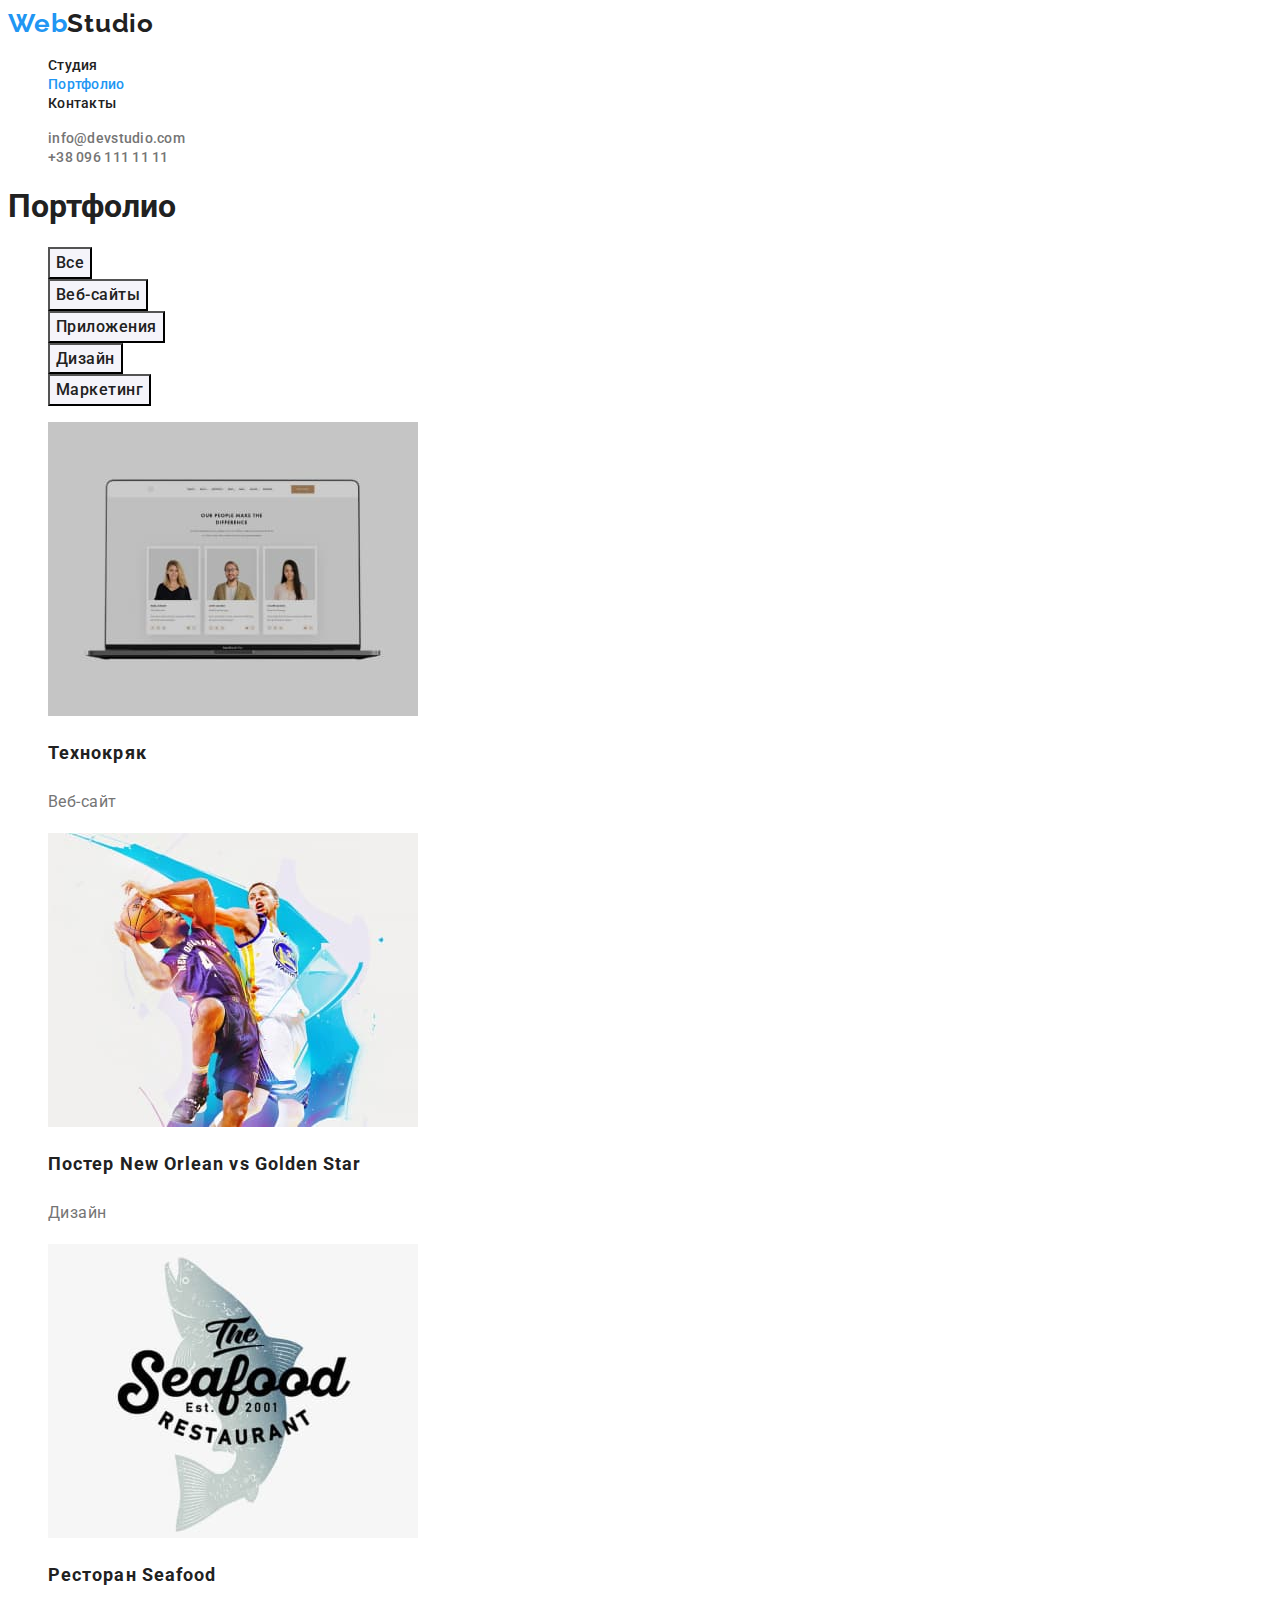
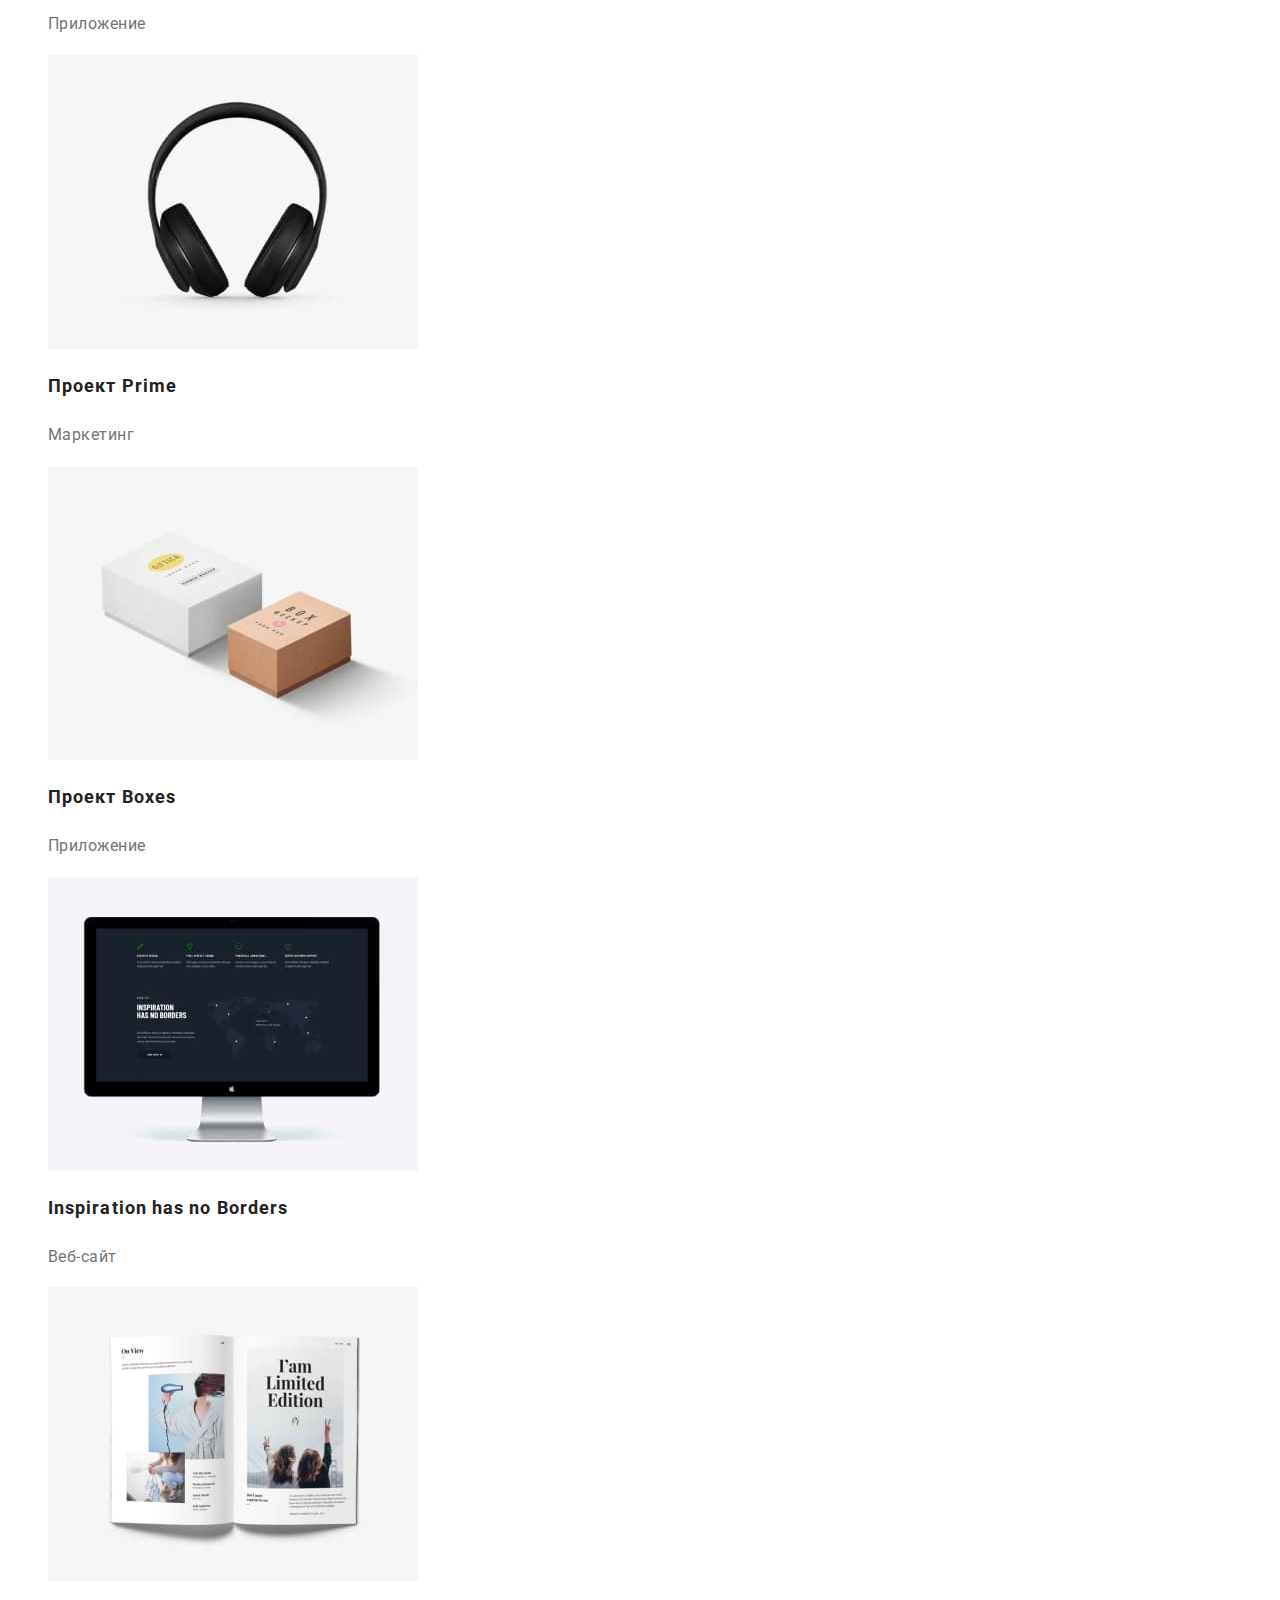
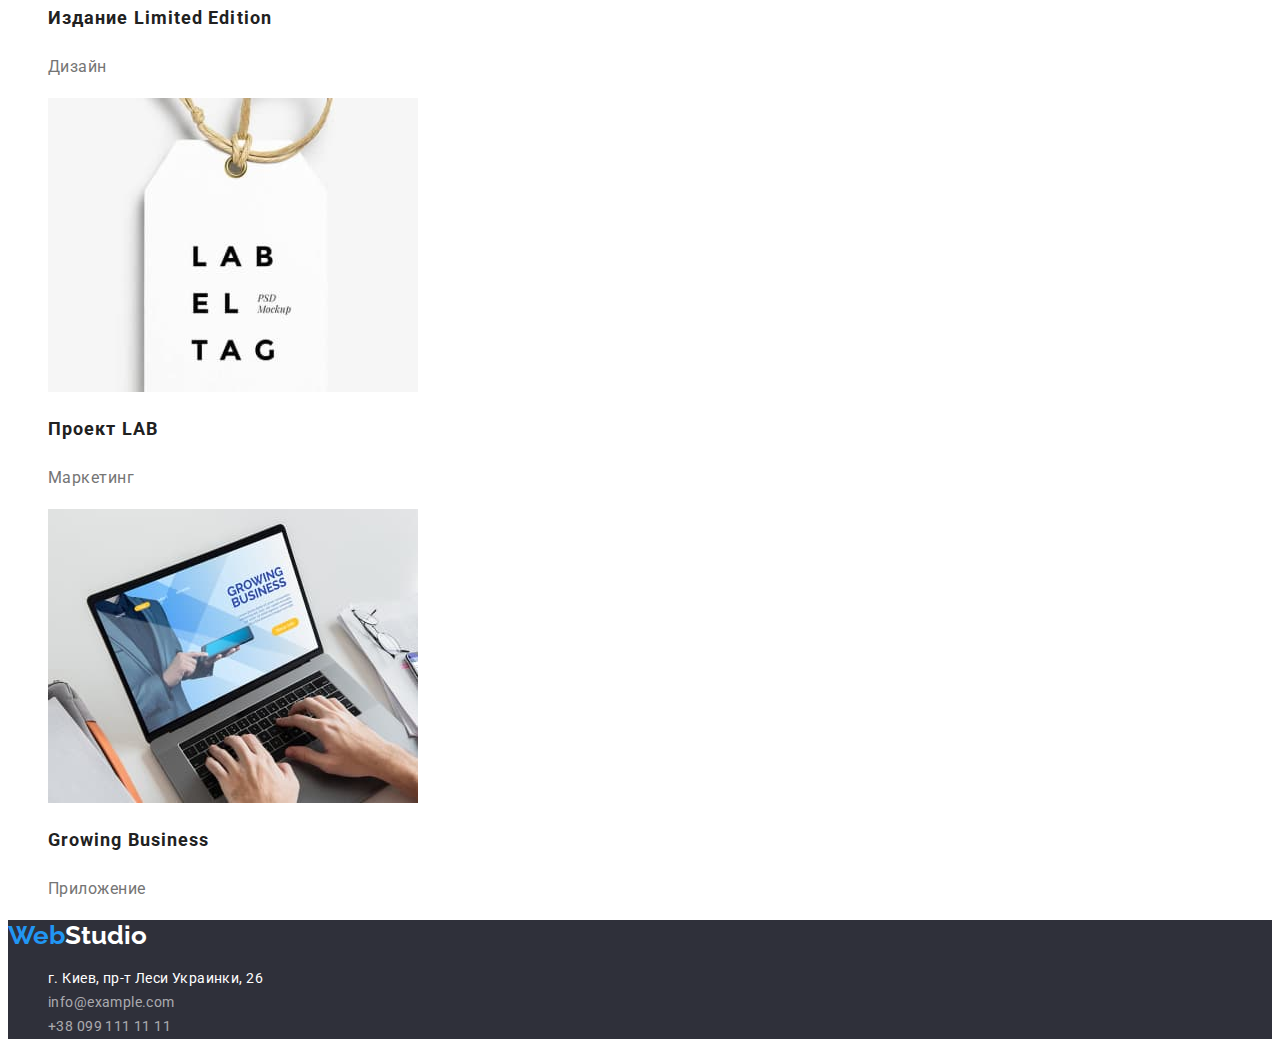
==== portfolio.html @ b46e74ce "copy" ====
<!DOCTYPE html>
<html lang="ru">
  <head>
    <meta charset="UTF-8" />
    <meta http-equiv="X-UA-Compatible" content="IE=edge" />
    <meta name="viewport" content="width=device-width, initial-scale=1.0" />
    <title>Portfolio</title>
    <link rel="preconnect" href="https://fonts.gstatic.com" />
    <link
      href="https://fonts.googleapis.com/css2?family=Raleway:wght@700&family=Roboto:wght@400;500;700;900&display=swap"
      rel="stylesheet"
    />
    <link rel="stylesheet" href="./css/styles.css" />
  </head>
  <body>
    <!-- HEADER -->
    <header class="header">
      <nav class="navigation">
        <a class="header-logo link" lang="en" href="./index.html">
          <span class="first-word-header-logo">Web</span>Studio
        </a>

        <ul class="menu list">
          <li class="menu-item">
            <a class="menu-link link" href="">Студия</a>
          </li>

          <li class="menu-item">
            <a class="menu-link link current" href="./portfolio.html">Портфолио</a>
          </li>

          <li class="menu-item">
            <a class="menu-link link" href="">Контакты</a>
          </li>
        </ul>
      </nav>

      <ul class="header-contacts list">
        <li class="header-contacts-items">
          <a class="mail-link link" href="mailto:info@devstudio.com">info@devstudio.com</a>
        </li>
        <li>
          <a class="tel-link link" href="tel:+380961111111">+38 096 111 11 11</a>
        </li>
      </ul>
    </header>
    <!-- PORTFOLIO -->
    <main>
      <section class="Portfolio-section">
        <h1 class="portfolio-hidden-title">Портфолио</h1>
        <ul class="portfolio-list list">
          <li><button class="portfolio-modal-btn" type="button">Все</button></li>
          <li><button class="portfolio-modal-btn" type="button">Веб-сайты</button></li>
          <li><button class="portfolio-modal-btn" type="button">Приложения</button></li>
          <li><button class="portfolio-modal-btn" type="button">Дизайн</button></li>
          <li><button class="portfolio-modal-btn" type="button">Маркетинг</button></li>
        </ul>
        <ul class="portfolio-projects list">
          <li class="projects-item">
            <img
              class="projects-img"
              src="./img/project-1.jpg"
              alt="Технокряк"
              width="370"
              height="294"
            />
            <h2 class="projects-subtitle">Технокряк</h2>
            <p class="projects-description">Веб-сайт</p>
          </li>
          <li class="projects-item">
            <img
              class="projects-img"
              src="./img/project-2.jpg"
              alt="Постер New Orlean vs Golden Star"
              width="370"
              height="294"
            />
            <h2 class="projects-subtitle">Постер New Orlean vs Golden Star</h2>
            <p class="projects-description">Дизайн</p>
          </li>
          <li class="projects-item">
            <img
              class="projects-img"
              src="./img/project-3.jpg"
              alt="Ресторан Seafood"
              width="370"
              height="294"
            />
            <h2 class="projects-subtitle">Ресторан Seafood</h2>
            <p class="projects-description">Приложение</p>
          </li>
          <li class="projects-item">
            <img
              class="projects-img"
              src="./img/project-4.jpg"
              alt="Проект Prime"
              width="370"
              height="294"
            />
            <h2 class="projects-subtitle">Проект Prime</h2>
            <p class="projects-description">Маркетинг</p>
          </li>
          <li class="projects-item">
            <img
              class="projects-img"
              src="./img/project-5.jpg"
              alt="Проект Boxes"
              width="370"
              height="294"
            />
            <h2 class="projects-subtitle">Проект Boxes</h2>
            <p class="projects-description">Приложение</p>
          </li>
          <li class="projects-item">
            <img
              class="projects-img"
              src="./img/project-6.jpg"
              alt="Inspiration has no Borders"
              width="370"
              height="294"
            />
            <h2 class="projects-subtitle">Inspiration has no Borders</h2>
            <p class="projects-description">Веб-сайт</p>
          </li>
          <li class="projects-item">
            <img
              class="projects-img"
              src="./img/project-7.jpg"
              alt="Издание Limited Edition"
              width="370"
              height="294"
            />
            <h2 class="projects-subtitle">Издание Limited Edition</h2>
            <p class="projects-description">Дизайн</p>
          </li>
          <li class="projects-item">
            <img
              class="projects-img"
              src="./img/project-8.jpg"
              alt="Проект LAB"
              width="370"
              height="294"
            />
            <h2 class="projects-subtitle">Проект LAB</h2>
            <p class="projects-description">Маркетинг</p>
          </li>
          <li class="projects-item">
            <img
              class="projects-img"
              src="./img/project-9.jpg"
              alt="Growing Business"
              width="370"
              height="294"
            />
            <h2 class="projects-subtitle">Growing Business</h2>
            <p class="projects-description">Приложение</p>
          </li>
        </ul>
      </section>
    </main>
    <!-- FOOTER -->
    <footer class="footer">
      <a class="footer-logo link" lang="en" href="./index.html">
        <span class="first-word-footer-logo">Web</span>Studio
      </a>
      <address class="footer-contacts">
        <ul class="footer-contacts-list list">
          <li class="footer-contacts-items">
            <a
              class="footer-contacts-address link"
              href="https://goo.gl/maps/xRziThTajR1GdXdM6"
              target="_blank"
              rel="noopener noreferrer"
              >г. Киев, пр-т Леси Украинки, 26
            </a>
          </li>
          <li class="footer-contacts-items">
            <a class="footer-contacts-links link" href="mailto:info@example.com"
              >info@example.com</a
            >
          </li>
          <li class="footer-contacts-items">
            <a class="footer-contacts-links link" href="tel:+380991111111">+38 099 111 11 11</a>
          </li>
        </ul>
      </address>
    </footer>
  </body>
</html>
---- css/styles.css ----
:root {
  --main-font: 'Roboto', sans-serif;
  --secondary-font: 'Raleway', sans-serif;
  --accent-color: #2196f3;
  --main-font-color: #212121;
  --secondary-font-color: #ffffff;
  --descriprion-font-color: #757575;
  --hover-hero-btn-color: #188ce8;
  --background-color-team: #f5f4fa;
  --second-background-color: #2f303a;
  --footter-cont-list: rgba(255, 255, 255, 0.6);
}

body {
  color: var(--main-font-color);
  font-family: var(--main-font);
}

.link {
  text-decoration: none;
}
.list {
  list-style: none;
}
/* =======HEADER======== */
.header-logo {
  font-family: var(--secondary-font);
  font-weight: 700;
  font-size: 26px;
  line-height: 1.19;

  letter-spacing: 0.03em;
  color: var(--main-font-color);
}
.first-word-header-logo {
  color: var(--accent-color);
}
.menu-link {
  font-weight: 500;
  font-size: 14px;
  line-height: 1.14;
  letter-spacing: 0.02em;
  color: var(--main-font-color);
}
.menu-link:hover,
.menu-link:focus {
  color: var(--accent-color);
}
.mail-link,
.tel-link {
  font-weight: 500;
  font-size: 14px;
  line-height: 1.14;
  letter-spacing: 0.02em;
  color: var(--descriprion-font-color);
}
.mail-link:hover,
.mail-link :focus {
  color: var(--accent-color);
}
.tel-link:hover,
.tel-link:focus {
  color: var(--accent-color);
}
.current {
  color: var(--accent-color);
}

/* ========END HEADER======== */

/* ==========HERO============ */
.hero {
  background-color: var(--second-background-color);
}
.hero-title {
  font-weight: 900;
  font-size: 44px;
  line-height: 1.36;
  text-align: center;
  letter-spacing: 0.06em;
  text-transform: uppercase;
  color: var(--secondary-font-color);
}

.modal-btn-hero {
  font-family: var(--main-font);
  background-color: var(--accent-color);
  cursor: pointer;
  font-weight: bold;
  font-size: 16px;
  line-height: 1.87;
  display: flex;
  align-items: center;
  text-align: center;
  letter-spacing: 0.06em;
  color: var(--secondary-font-color);
}

.modal-btn-hero:hover,
.modal-btn-hero:focus {
  background-color: var(--hover-hero-btn-color);
}

/* ==============END HERO=========== */

/* ===============FEATURES=========== */
.features-title {
  font-weight: 700;
  font-size: 14px;
  line-height: 1.14;
  letter-spacing: 0.03em;
  text-transform: uppercase;
}
.features-description {
  font-weight: 400;
  font-size: 14px;
  line-height: 1.71;
  letter-spacing: 0.03em;
  color: var(--descriprion-font-color);
}
/* ================END FEATURES========== */

/* =================ACTIVITY============== */
.activity-title {
  font-weight: 700;
  font-size: 36px;
  line-height: 1.17;
  text-align: center;
  letter-spacing: 0.03em;
}
/* ====================END ACTIVITY================ */

/* ===================OUR TEAM=================== */
.team {
  background-color: var(--background-color-team);
}
.team-title {
  font-weight: 700;
  font-size: 36px;
  line-height: 1.17;
  text-align: center;
  letter-spacing: 0.03em;
}
.team-subtitle {
  font-weight: 500;
  font-size: 16px;
  line-height: 1.19;
  text-align: center;
  letter-spacing: 0.03em;
}
.team-description {
  font-weight: 400;
  font-size: 16px;
  line-height: 1.19;
  text-align: center;
  letter-spacing: 0.03em;
  color: var(--descriprion-font-color);
}
/* ======================END OUR TEAM============== */

/* =====================FOOTER======================= */
.footer {
  background-color: var(--second-background-color);
}
.footer-logo {
  font-family: var(--secondary-font);
  font-weight: 700;
  font-size: 26px;
  line-height: 1.19;
  color: var(--secondary-font-color);
}
.first-word-footer-logo {
  color: var(--accent-color);
}

.footer-contacts-links:hover,
.footer-contacts-links:focus {
  color: var(--accent-color);
}
.footer-contacts-address:hover,
.footer-contacts-address:focus {
  color: var(--accent-color);
}
.footer-contacts-address {
  font-style: normal;
  font-weight: normal;
  font-size: 14px;
  line-height: 1.71;
  letter-spacing: 0.03em;
  color: var(--secondary-font-color);
}
.footer-contacts-links {
  font-style: normal;
  font-weight: normal;
  font-size: 14px;
  line-height: 1.71;
  letter-spacing: 0.03em;
  color: var(--footter-cont-list);
}
/* ====================END FOOTER================= */

/* ====================PORTFOLIO=================== */
.portfolio-modal-btn {
  font-family: var(--main-font);
  cursor: pointer;
  font-weight: 500;
  font-size: 16px;
  line-height: 1.62;
  text-align: center;
  letter-spacing: 0.03em;
  color: var(--main-font-color);
  background-color: var(--background-color-team);
}
.portfolio-modal-btn:hover,
.portfolio-modal-btn:focus {
  color: var(--secondary-font-color);
  background-color: var(--accent-color);
}
.projects-subtitle {
  font-weight: 700;
  font-size: 18px;
  line-height: 2;
  letter-spacing: 0.06em;
}
.projects-description {
  font-weight: normal;
  font-size: 16px;
  line-height: 1.87;
  letter-spacing: 0.03em;
  color: var(--descriprion-font-color);
}
/* ===================END PORTFOLIO============= */
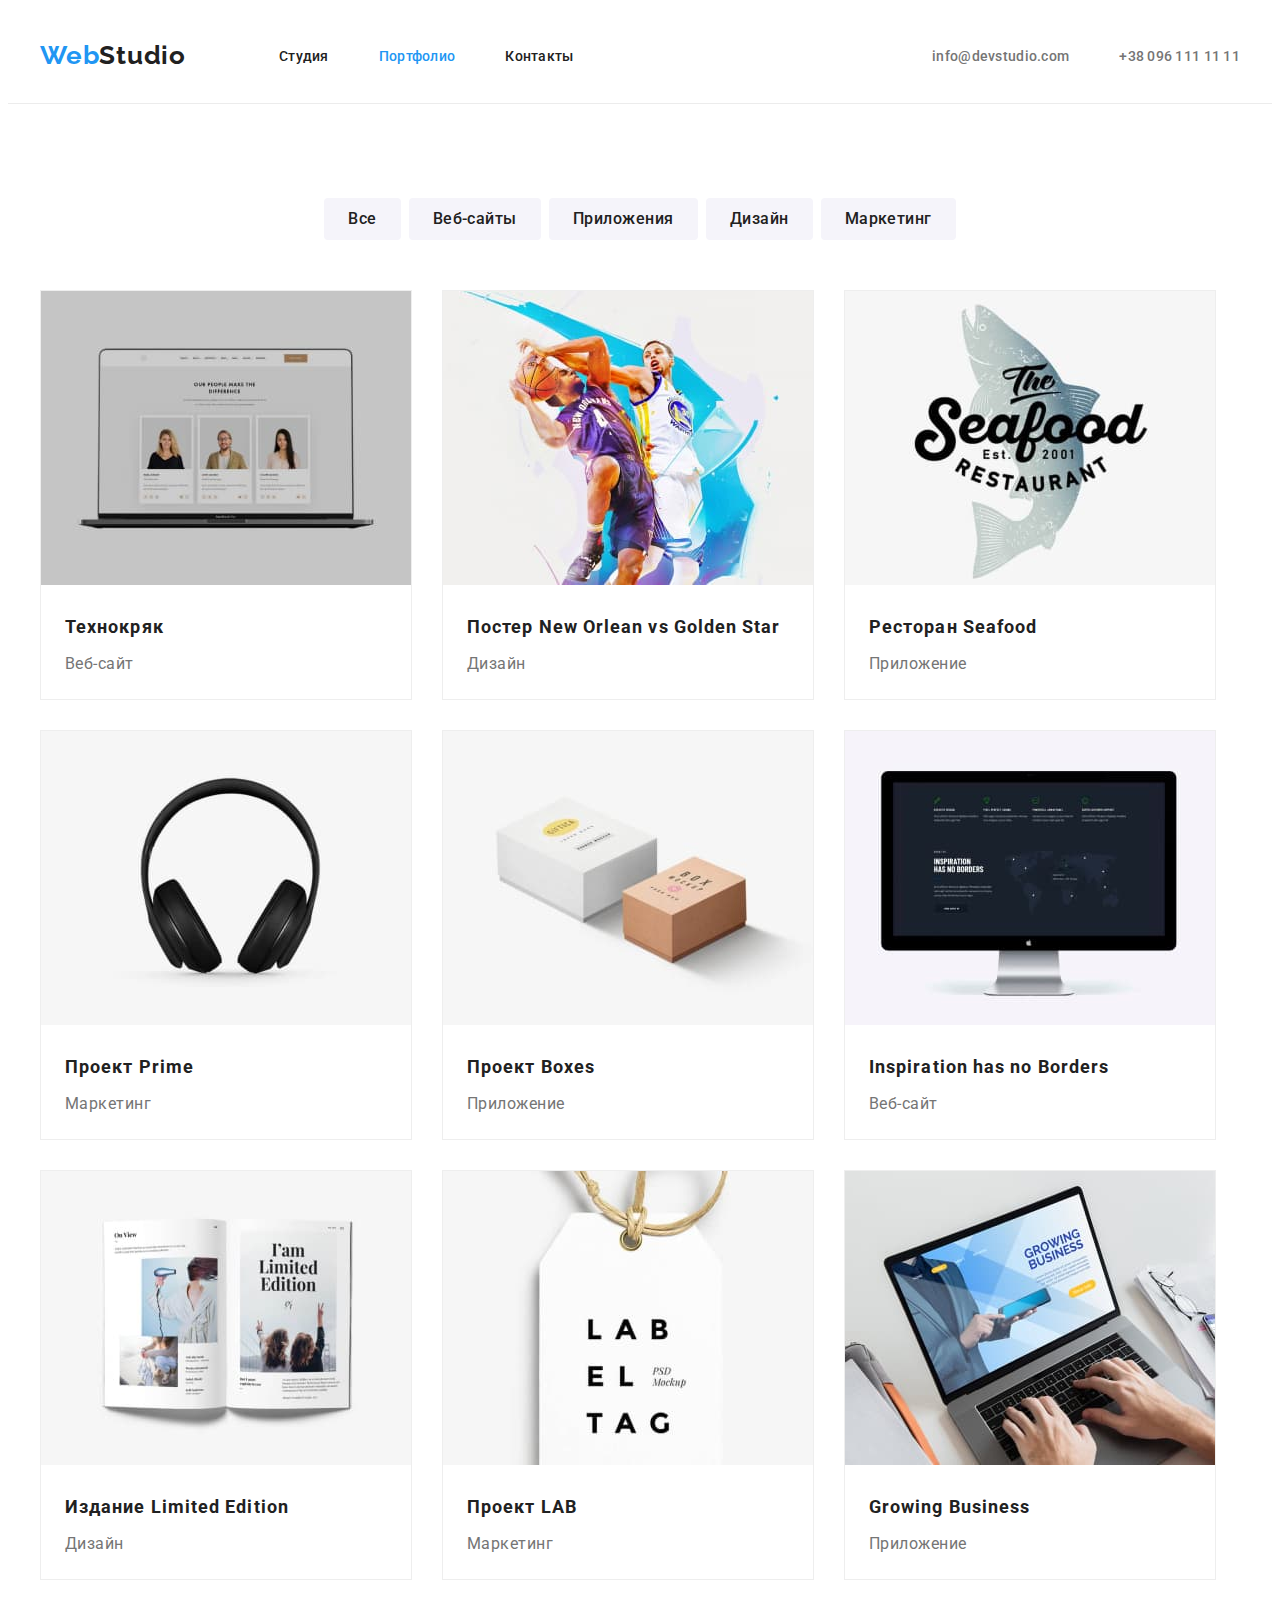
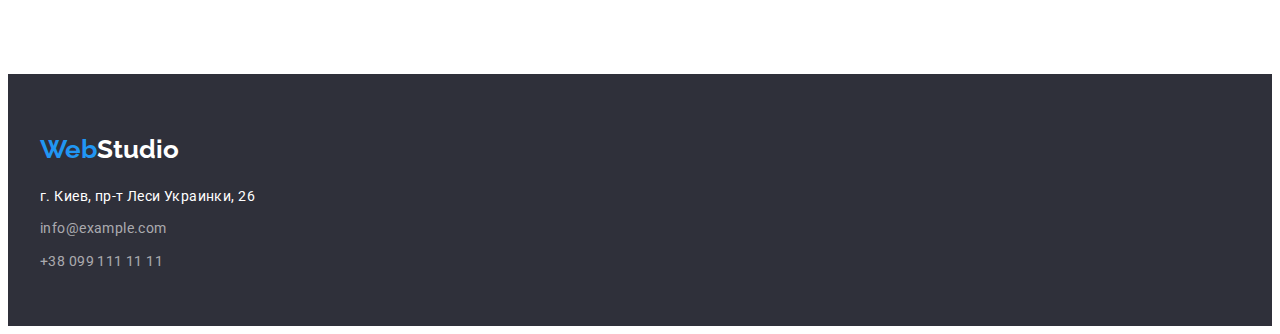
==== commit a2d87e9d: "Отступы" ====
--- a/portfolio.html
+++ b/portfolio.html
@@ -10,180 +10,203 @@
       href="https://fonts.googleapis.com/css2?family=Raleway:wght@700&family=Roboto:wght@400;500;700;900&display=swap"
       rel="stylesheet"
     />
+    <link
+      rel="stylesheet"
+      href="https://cdnjs.cloudflare.com/ajax/libs/modern-normalize/1.1.0/modern-normalize.min.css"
+      integrity="sha512-wpPYUAdjBVSE4KJnH1VR1HeZfpl1ub8YT/NKx4PuQ5NmX2tKuGu6U/JRp5y+Y8XG2tV+wKQpNHVUX03MfMFn9Q=="
+      crossorigin="anonymous"
+      referrerpolicy="no-referrer"
+    />
     <link rel="stylesheet" href="./css/styles.css" />
   </head>
   <body>
     <!-- HEADER -->
     <header class="header">
-      <nav class="navigation">
-        <a class="header-logo link" lang="en" href="./index.html">
-          <span class="first-word-header-logo">Web</span>Studio
-        </a>
-
-        <ul class="menu list">
-          <li class="menu-item">
-            <a class="menu-link link" href="">Студия</a>
+      <div class="container header-container">
+        <nav class="navigation">
+          <a class="header-logo link" lang="en" href="./index.html">
+            <span class="first-word-header-logo">Web</span>Studio
+          </a>
+
+          <ul class="menu list">
+            <li class="menu-item">
+              <a class="menu-link link" href="">Студия</a>
+            </li>
+
+            <li class="menu-item">
+              <a class="menu-link link current" href="./portfolio.html">Портфолио</a>
+            </li>
+
+            <li class="menu-item">
+              <a class="menu-link link" href="">Контакты</a>
+            </li>
+          </ul>
+        </nav>
+
+        <ul class="header-contacts list">
+          <li class="header-contacts-items">
+            <a class="mail-link link" href="mailto:info@devstudio.com">info@devstudio.com</a>
           </li>
-
-          <li class="menu-item">
-            <a class="menu-link link current" href="./portfolio.html">Портфолио</a>
-          </li>
-
-          <li class="menu-item">
-            <a class="menu-link link" href="">Контакты</a>
+          <li>
+            <a class="tel-link link" href="tel:+380961111111">+38 096 111 11 11</a>
           </li>
         </ul>
-      </nav>
-
-      <ul class="header-contacts list">
-        <li class="header-contacts-items">
-          <a class="mail-link link" href="mailto:info@devstudio.com">info@devstudio.com</a>
-        </li>
-        <li>
-          <a class="tel-link link" href="tel:+380961111111">+38 096 111 11 11</a>
-        </li>
-      </ul>
+      </div>
     </header>
     <!-- PORTFOLIO -->
     <main>
-      <section class="Portfolio-section">
-        <h1 class="portfolio-hidden-title">Портфолио</h1>
-        <ul class="portfolio-list list">
-          <li><button class="portfolio-modal-btn" type="button">Все</button></li>
-          <li><button class="portfolio-modal-btn" type="button">Веб-сайты</button></li>
-          <li><button class="portfolio-modal-btn" type="button">Приложения</button></li>
-          <li><button class="portfolio-modal-btn" type="button">Дизайн</button></li>
-          <li><button class="portfolio-modal-btn" type="button">Маркетинг</button></li>
-        </ul>
-        <ul class="portfolio-projects list">
-          <li class="projects-item">
-            <img
-              class="projects-img"
-              src="./img/project-1.jpg"
-              alt="Технокряк"
-              width="370"
-              height="294"
-            />
-            <h2 class="projects-subtitle">Технокряк</h2>
-            <p class="projects-description">Веб-сайт</p>
-          </li>
-          <li class="projects-item">
-            <img
-              class="projects-img"
-              src="./img/project-2.jpg"
-              alt="Постер New Orlean vs Golden Star"
-              width="370"
-              height="294"
-            />
-            <h2 class="projects-subtitle">Постер New Orlean vs Golden Star</h2>
-            <p class="projects-description">Дизайн</p>
-          </li>
-          <li class="projects-item">
-            <img
-              class="projects-img"
-              src="./img/project-3.jpg"
-              alt="Ресторан Seafood"
-              width="370"
-              height="294"
-            />
-            <h2 class="projects-subtitle">Ресторан Seafood</h2>
-            <p class="projects-description">Приложение</p>
-          </li>
-          <li class="projects-item">
-            <img
-              class="projects-img"
-              src="./img/project-4.jpg"
-              alt="Проект Prime"
-              width="370"
-              height="294"
-            />
-            <h2 class="projects-subtitle">Проект Prime</h2>
-            <p class="projects-description">Маркетинг</p>
-          </li>
-          <li class="projects-item">
-            <img
-              class="projects-img"
-              src="./img/project-5.jpg"
-              alt="Проект Boxes"
-              width="370"
-              height="294"
-            />
-            <h2 class="projects-subtitle">Проект Boxes</h2>
-            <p class="projects-description">Приложение</p>
-          </li>
-          <li class="projects-item">
-            <img
-              class="projects-img"
-              src="./img/project-6.jpg"
-              alt="Inspiration has no Borders"
-              width="370"
-              height="294"
-            />
-            <h2 class="projects-subtitle">Inspiration has no Borders</h2>
-            <p class="projects-description">Веб-сайт</p>
-          </li>
-          <li class="projects-item">
-            <img
-              class="projects-img"
-              src="./img/project-7.jpg"
-              alt="Издание Limited Edition"
-              width="370"
-              height="294"
-            />
-            <h2 class="projects-subtitle">Издание Limited Edition</h2>
-            <p class="projects-description">Дизайн</p>
-          </li>
-          <li class="projects-item">
-            <img
-              class="projects-img"
-              src="./img/project-8.jpg"
-              alt="Проект LAB"
-              width="370"
-              height="294"
-            />
-            <h2 class="projects-subtitle">Проект LAB</h2>
-            <p class="projects-description">Маркетинг</p>
-          </li>
-          <li class="projects-item">
-            <img
-              class="projects-img"
-              src="./img/project-9.jpg"
-              alt="Growing Business"
-              width="370"
-              height="294"
-            />
-            <h2 class="projects-subtitle">Growing Business</h2>
-            <p class="projects-description">Приложение</p>
-          </li>
-        </ul>
+      <section class="Portfolio-section section">
+        <div class="container">
+          <h1 class="portfolio-hidden-title hidden">Портфолио</h1>
+          <ul class="portfolio-list list">
+            <li class="btn-portfolio-item">
+              <button class="portfolio-modal-btn" type="button">Все</button>
+            </li>
+            <li class="btn-portfolio-item">
+              <button class="portfolio-modal-btn" type="button">Веб-сайты</button>
+            </li>
+            <li class="btn-portfolio-item">
+              <button class="portfolio-modal-btn" type="button">Приложения</button>
+            </li>
+            <li class="btn-portfolio-item">
+              <button class="portfolio-modal-btn" type="button">Дизайн</button>
+            </li>
+            <li class="btn-portfolio-item">
+              <button class="portfolio-modal-btn" type="button">Маркетинг</button>
+            </li>
+          </ul>
+          <ul class="portfolio-projects list">
+            <li class="projects-item">
+              <img
+                class="projects-img"
+                src="./img/project-1.jpg"
+                alt="Технокряк"
+                width="370"
+                height="294"
+              />
+              <h2 class="projects-subtitle">Технокряк</h2>
+              <p class="projects-description">Веб-сайт</p>
+            </li>
+            <li class="projects-item">
+              <img
+                class="projects-img"
+                src="./img/project-2.jpg"
+                alt="Постер New Orlean vs Golden Star"
+                width="370"
+                height="294"
+              />
+              <h2 class="projects-subtitle">Постер New Orlean vs Golden Star</h2>
+              <p class="projects-description">Дизайн</p>
+            </li>
+            <li class="projects-item">
+              <img
+                class="projects-img"
+                src="./img/project-3.jpg"
+                alt="Ресторан Seafood"
+                width="370"
+                height="294"
+              />
+              <h2 class="projects-subtitle">Ресторан Seafood</h2>
+              <p class="projects-description">Приложение</p>
+            </li>
+            <li class="projects-item">
+              <img
+                class="projects-img"
+                src="./img/project-4.jpg"
+                alt="Проект Prime"
+                width="370"
+                height="294"
+              />
+              <h2 class="projects-subtitle">Проект Prime</h2>
+              <p class="projects-description">Маркетинг</p>
+            </li>
+            <li class="projects-item">
+              <img
+                class="projects-img"
+                src="./img/project-5.jpg"
+                alt="Проект Boxes"
+                width="370"
+                height="294"
+              />
+              <h2 class="projects-subtitle">Проект Boxes</h2>
+              <p class="projects-description">Приложение</p>
+            </li>
+            <li class="projects-item">
+              <img
+                class="projects-img"
+                src="./img/project-6.jpg"
+                alt="Inspiration has no Borders"
+                width="370"
+                height="294"
+              />
+              <h2 class="projects-subtitle">Inspiration has no Borders</h2>
+              <p class="projects-description">Веб-сайт</p>
+            </li>
+            <li class="projects-item">
+              <img
+                class="projects-img"
+                src="./img/project-7.jpg"
+                alt="Издание Limited Edition"
+                width="370"
+                height="294"
+              />
+              <h2 class="projects-subtitle">Издание Limited Edition</h2>
+              <p class="projects-description">Дизайн</p>
+            </li>
+            <li class="projects-item">
+              <img
+                class="projects-img"
+                src="./img/project-8.jpg"
+                alt="Проект LAB"
+                width="370"
+                height="294"
+              />
+              <h2 class="projects-subtitle">Проект LAB</h2>
+              <p class="projects-description">Маркетинг</p>
+            </li>
+            <li class="projects-item">
+              <img
+                class="projects-img"
+                src="./img/project-9.jpg"
+                alt="Growing Business"
+                width="370"
+                height="294"
+              />
+              <h2 class="projects-subtitle">Growing Business</h2>
+              <p class="projects-description">Приложение</p>
+            </li>
+          </ul>
+        </div>
       </section>
     </main>
     <!-- FOOTER -->
     <footer class="footer">
-      <a class="footer-logo link" lang="en" href="./index.html">
-        <span class="first-word-footer-logo">Web</span>Studio
-      </a>
-      <address class="footer-contacts">
-        <ul class="footer-contacts-list list">
-          <li class="footer-contacts-items">
-            <a
-              class="footer-contacts-address link"
-              href="https://goo.gl/maps/xRziThTajR1GdXdM6"
-              target="_blank"
-              rel="noopener noreferrer"
-              >г. Киев, пр-т Леси Украинки, 26
-            </a>
-          </li>
-          <li class="footer-contacts-items">
-            <a class="footer-contacts-links link" href="mailto:info@example.com"
-              >info@example.com</a
-            >
-          </li>
-          <li class="footer-contacts-items">
-            <a class="footer-contacts-links link" href="tel:+380991111111">+38 099 111 11 11</a>
-          </li>
-        </ul>
-      </address>
+      <div class="container">
+        <a class="footer-logo link" lang="en" href="./index.html">
+          <span class="first-word-footer-logo">Web</span>Studio
+        </a>
+        <address class="footer-contacts">
+          <ul class="footer-contacts-list list">
+            <li class="footer-contacts-items">
+              <a
+                class="footer-contacts-address link"
+                href="https://goo.gl/maps/xRziThTajR1GdXdM6"
+                target="_blank"
+                rel="noopener noreferrer"
+                >г. Киев, пр-т Леси Украинки, 26
+              </a>
+            </li>
+            <li class="footer-contacts-items">
+              <a class="footer-contacts-links link" href="mailto:info@example.com"
+                >info@example.com</a
+              >
+            </li>
+            <li class="footer-contacts-items">
+              <a class="footer-contacts-links link" href="tel:+380991111111">+38 099 111 11 11</a>
+            </li>
+          </ul>
+        </address>
+      </div>
     </footer>
   </body>
 </html>
--- a/css/styles.css
+++ b/css/styles.css
@@ -22,7 +22,71 @@
 .list {
   list-style: none;
 }
+h1,
+h2,
+h3,
+h4,
+h5,
+h6,
+p {
+  margin-top: 0;
+  margin-bottom: 0;
+}
+ul,
+ol {
+  margin-top: 0;
+  margin-bottom: 0;
+  margin-left: 0;
+}
+/* ===============COMPONENTS================== */
+.hidden {
+  display: none;
+}
+.container {
+  width: 1200px;
+  margin: 0 auto;
+  padding-left: 15px;
+  padding-right: 15px;
+}
+.section {
+  padding-top: 94px;
+  padding-bottom: 94px;
+}
+/* ================END COMPONENTS================= */
 /* =======HEADER======== */
+.header {
+  padding-top: 32px;
+  padding-bottom: 32px;
+  border-bottom: 1px solid #ececec;
+}
+.header-container {
+  display: flex;
+  align-items: center;
+  justify-content: space-between;
+}
+.navigation {
+  display: flex;
+  align-items: center;
+}
+.header-contacts {
+  display: flex;
+  align-items: center;
+  padding-left: 0;
+}
+.header-logo {
+  margin-right: 93px;
+}
+.menu {
+  display: flex;
+  align-items: center;
+  padding-left: 0;
+}
+.menu-item:not(:last-child) {
+  margin-right: 50px;
+}
+.mail-link {
+  margin-right: 50px;
+}
 .header-logo {
   font-family: var(--secondary-font);
   font-weight: 700;
@@ -71,14 +135,17 @@
 /* ==========HERO============ */
 .hero {
   background-color: var(--second-background-color);
+  text-align: center;
 }
 .hero-title {
+  margin: 0 auto;
   font-weight: 900;
   font-size: 44px;
   line-height: 1.36;
   text-align: center;
   letter-spacing: 0.06em;
   text-transform: uppercase;
+  max-width: 696px;
   color: var(--secondary-font-color);
 }
 
@@ -89,11 +156,15 @@
   font-weight: bold;
   font-size: 16px;
   line-height: 1.87;
-  display: flex;
   align-items: center;
   text-align: center;
   letter-spacing: 0.06em;
-  color: var(--secondary-font-color);
+  padding: 10px 32px;
+  margin-top: 30px;
+  color: var(--secondary-font-color);
+  box-shadow: 0px 4px 4px rgba(0, 0, 0, 0.15);
+  border-radius: 4px;
+  border-color: transparent;
 }
 
 .modal-btn-hero:hover,
@@ -104,7 +175,16 @@
 /* ==============END HERO=========== */
 
 /* ===============FEATURES=========== */
+.features {
+  padding-bottom: 47px;
+}
+
+.features-list {
+  display: flex;
+  padding-left: 0;
+}
 .features-title {
+  margin-bottom: 10px;
   font-weight: 700;
   font-size: 14px;
   line-height: 1.14;
@@ -112,6 +192,7 @@
   text-transform: uppercase;
 }
 .features-description {
+  width: 270px;
   font-weight: 400;
   font-size: 14px;
   line-height: 1.71;
@@ -121,13 +202,24 @@
 /* ================END FEATURES========== */
 
 /* =================ACTIVITY============== */
+.activity {
+  padding-top: 47px;
+}
 .activity-title {
+  margin-bottom: 50px;
   font-weight: 700;
   font-size: 36px;
   line-height: 1.17;
   text-align: center;
   letter-spacing: 0.03em;
 }
+.activity-list {
+  padding-left: 0;
+  align-items: center;
+  display: flex;
+  justify-content: space-between;
+}
+
 /* ====================END ACTIVITY================ */
 
 /* ===================OUR TEAM=================== */
@@ -135,6 +227,7 @@
   background-color: var(--background-color-team);
 }
 .team-title {
+  margin-bottom: 50px;
   font-weight: 700;
   font-size: 36px;
   line-height: 1.17;
@@ -142,6 +235,7 @@
   letter-spacing: 0.03em;
 }
 .team-subtitle {
+  margin-bottom: 10px;
   font-weight: 500;
   font-size: 16px;
   line-height: 1.19;
@@ -149,20 +243,44 @@
   letter-spacing: 0.03em;
 }
 .team-description {
+  margin-bottom: 30px;
   font-weight: 400;
   font-size: 16px;
   line-height: 1.19;
   text-align: center;
   letter-spacing: 0.03em;
   color: var(--descriprion-font-color);
+}
+.team-list {
+  display: flex;
+  padding-left: 0;
+  margin-left: -30px;
+  margin-top: -30px;
+}
+.team-imgs {
+  margin-bottom: 30px;
+}
+
+.team-items {
+  margin-left: 30px;
+  margin-top: 30px;
+  width: 270px;
+  background: #ffffff;
+  box-shadow: 0px 1px 3px rgba(0, 0, 0, 0.12), 0px 1px 1px rgba(0, 0, 0, 0.14),
+    0px 2px 1px rgba(0, 0, 0, 0.2);
+  border-radius: 0px 0px 4px 4px;
 }
 /* ======================END OUR TEAM============== */
 
 /* =====================FOOTER======================= */
 .footer {
   background-color: var(--second-background-color);
+  height: 252px;
 }
 .footer-logo {
+  display: inline-block;
+  margin-top: 60px;
+  margin-bottom: 20px;
   font-family: var(--secondary-font);
   font-weight: 700;
   font-size: 26px;
@@ -197,10 +315,20 @@
   letter-spacing: 0.03em;
   color: var(--footter-cont-list);
 }
+.footer-contacts-list {
+  padding-left: 0;
+}
+.footer-contacts-items:not(:last-child) {
+  margin-bottom: 9px;
+}
 /* ====================END FOOTER================= */
 
 /* ====================PORTFOLIO=================== */
+.portfolio-section {
+  text-align: center;
+}
 .portfolio-modal-btn {
+  padding: 6px 22px;
   font-family: var(--main-font);
   cursor: pointer;
   font-weight: 500;
@@ -210,23 +338,59 @@
   letter-spacing: 0.03em;
   color: var(--main-font-color);
   background-color: var(--background-color-team);
+  border-radius: 4px;
+  border-color: transparent;
 }
 .portfolio-modal-btn:hover,
 .portfolio-modal-btn:focus {
   color: var(--secondary-font-color);
   background-color: var(--accent-color);
+  box-shadow: 0px 3px 1px rgba(0, 0, 0, 0.1), 0px 1px 2px rgba(0, 0, 0, 0.08),
+    0px 2px 2px rgba(0, 0, 0, 0.12);
+  border-radius: 4px;
 }
 .projects-subtitle {
+  margin-left: 24px;
+  margin-top: 20px;
+  margin-bottom: 4px;
   font-weight: 700;
   font-size: 18px;
   line-height: 2;
   letter-spacing: 0.06em;
 }
 .projects-description {
+  margin-left: 24px;
+  margin-bottom: 20px;
   font-weight: normal;
   font-size: 16px;
   line-height: 1.87;
   letter-spacing: 0.03em;
   color: var(--descriprion-font-color);
 }
+.portfolio-list {
+  display: flex;
+  padding-left: 0;
+  justify-content: center;
+
+  align-items: center;
+  text-align: center;
+  margin-bottom: 50px;
+}
+.portfolio-projects {
+  display: flex;
+  margin-left: -30px;
+  margin-top: -30px;
+  padding-left: 0;
+  flex-wrap: wrap;
+}
+.btn-portfolio-item:not(:last-child) {
+  margin-right: 8px;
+}
+.projects-item {
+  margin-left: 30px;
+  margin-top: 30px;
+  width: 370px;
+  background: #ffffff;
+  border: 1px solid #eeeeee;
+}
 /* ===================END PORTFOLIO============= */
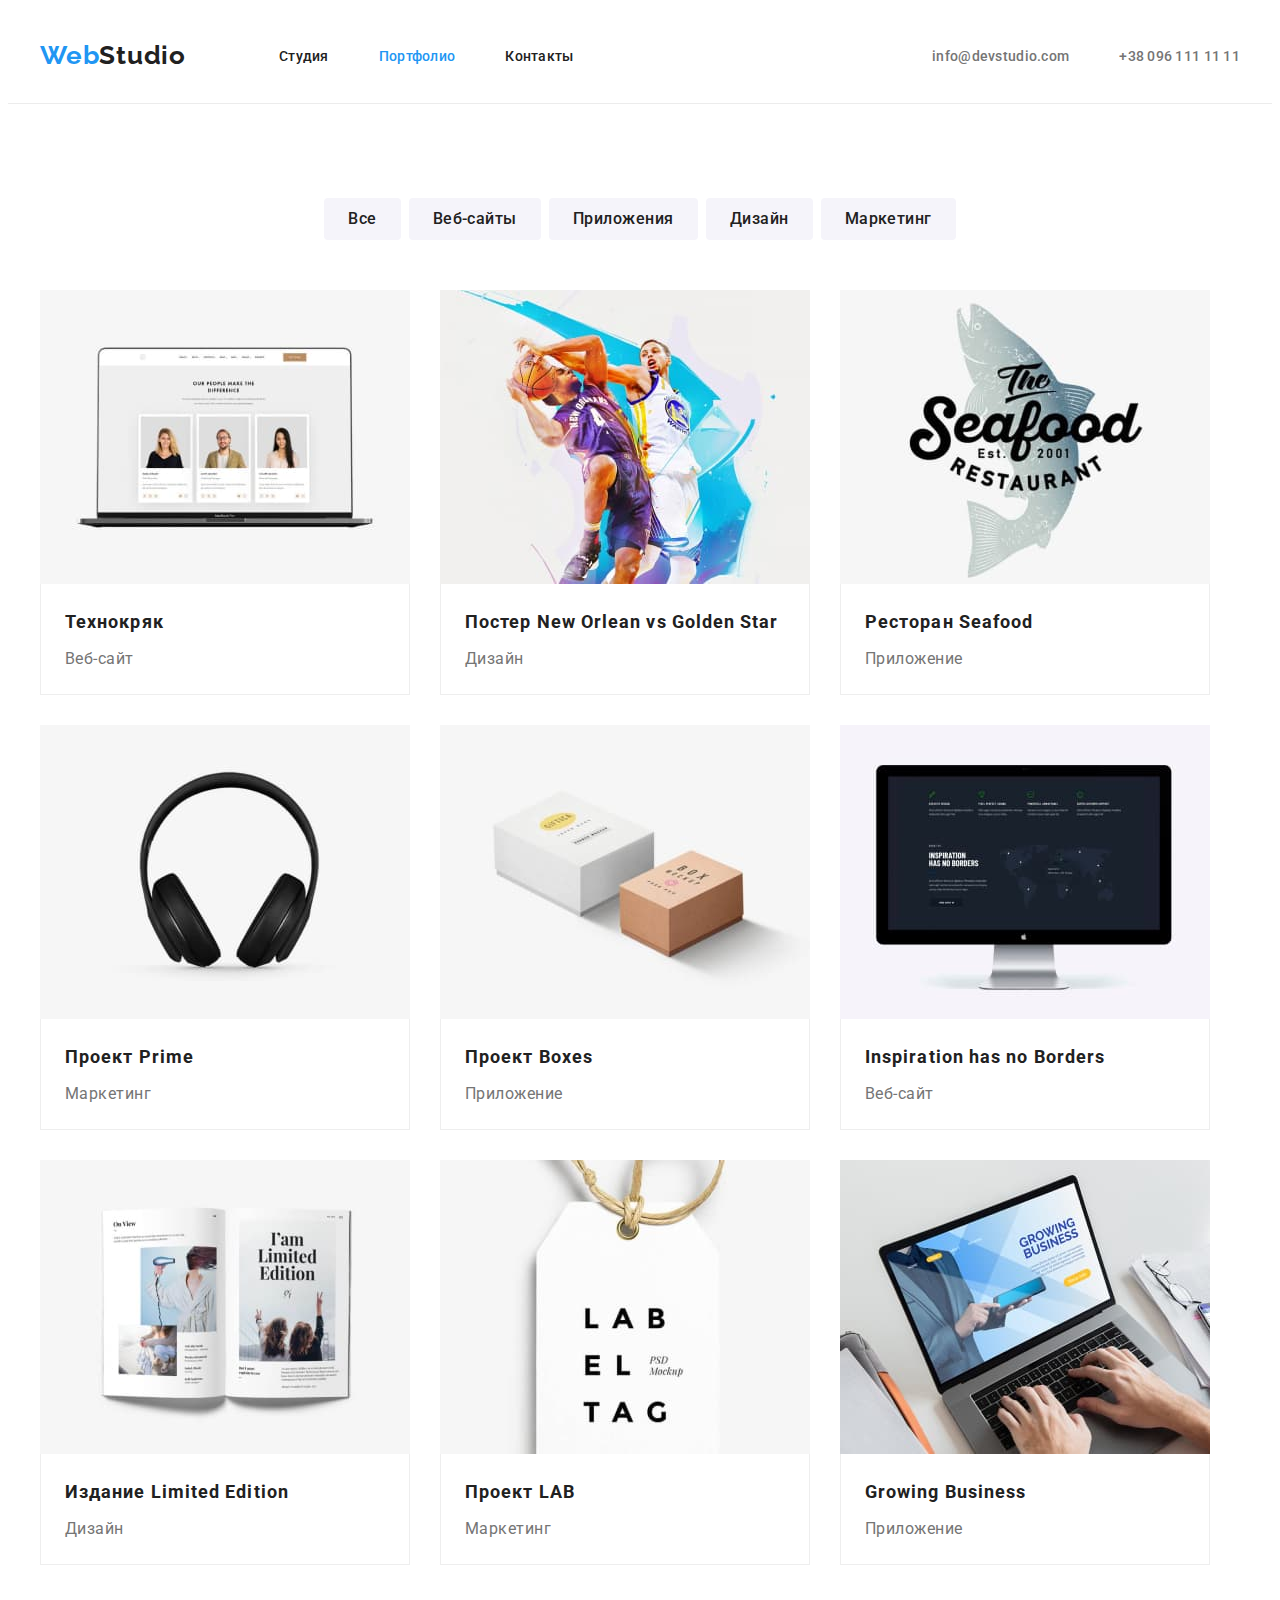
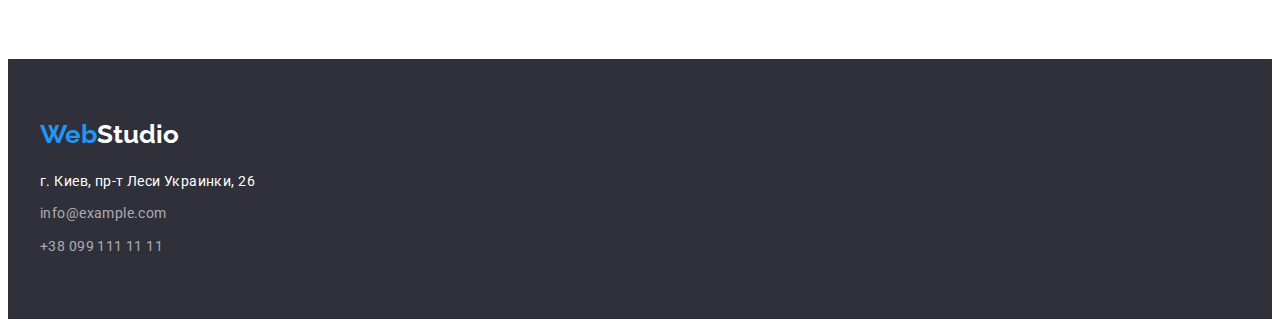
==== commit 6fe1b1b0: "Corrections" ====
--- a/portfolio.html
+++ b/portfolio.html
@@ -84,8 +84,10 @@
                 width="370"
                 height="294"
               />
-              <h2 class="projects-subtitle">Технокряк</h2>
-              <p class="projects-description">Веб-сайт</p>
+              <div class="box-projects">
+                <h2 class="projects-subtitle">Технокряк</h2>
+                <p class="projects-description">Веб-сайт</p>
+              </div>
             </li>
             <li class="projects-item">
               <img
@@ -95,8 +97,10 @@
                 width="370"
                 height="294"
               />
-              <h2 class="projects-subtitle">Постер New Orlean vs Golden Star</h2>
-              <p class="projects-description">Дизайн</p>
+              <div class="box-projects">
+                <h2 class="projects-subtitle">Постер New Orlean vs Golden Star</h2>
+                <p class="projects-description">Дизайн</p>
+              </div>
             </li>
             <li class="projects-item">
               <img
@@ -106,8 +110,10 @@
                 width="370"
                 height="294"
               />
-              <h2 class="projects-subtitle">Ресторан Seafood</h2>
-              <p class="projects-description">Приложение</p>
+              <div class="box-projects">
+                <h2 class="projects-subtitle">Ресторан Seafood</h2>
+                <p class="projects-description">Приложение</p>
+              </div>
             </li>
             <li class="projects-item">
               <img
@@ -117,8 +123,10 @@
                 width="370"
                 height="294"
               />
-              <h2 class="projects-subtitle">Проект Prime</h2>
-              <p class="projects-description">Маркетинг</p>
+              <div class="box-projects">
+                <h2 class="projects-subtitle">Проект Prime</h2>
+                <p class="projects-description">Маркетинг</p>
+              </div>
             </li>
             <li class="projects-item">
               <img
@@ -128,8 +136,10 @@
                 width="370"
                 height="294"
               />
-              <h2 class="projects-subtitle">Проект Boxes</h2>
-              <p class="projects-description">Приложение</p>
+              <div class="box-projects">
+                <h2 class="projects-subtitle">Проект Boxes</h2>
+                <p class="projects-description">Приложение</p>
+              </div>
             </li>
             <li class="projects-item">
               <img
@@ -139,8 +149,10 @@
                 width="370"
                 height="294"
               />
-              <h2 class="projects-subtitle">Inspiration has no Borders</h2>
-              <p class="projects-description">Веб-сайт</p>
+              <div class="box-projects">
+                <h2 class="projects-subtitle">Inspiration has no Borders</h2>
+                <p class="projects-description">Веб-сайт</p>
+              </div>
             </li>
             <li class="projects-item">
               <img
@@ -150,8 +162,10 @@
                 width="370"
                 height="294"
               />
-              <h2 class="projects-subtitle">Издание Limited Edition</h2>
-              <p class="projects-description">Дизайн</p>
+              <div class="box-projects">
+                <h2 class="projects-subtitle">Издание Limited Edition</h2>
+                <p class="projects-description">Дизайн</p>
+              </div>
             </li>
             <li class="projects-item">
               <img
@@ -161,8 +175,10 @@
                 width="370"
                 height="294"
               />
-              <h2 class="projects-subtitle">Проект LAB</h2>
-              <p class="projects-description">Маркетинг</p>
+              <div class="box-projects">
+                <h2 class="projects-subtitle">Проект LAB</h2>
+                <p class="projects-description">Маркетинг</p>
+              </div>
             </li>
             <li class="projects-item">
               <img
@@ -172,8 +188,10 @@
                 width="370"
                 height="294"
               />
-              <h2 class="projects-subtitle">Growing Business</h2>
-              <p class="projects-description">Приложение</p>
+              <div class="box-projects">
+                <h2 class="projects-subtitle">Growing Business</h2>
+                <p class="projects-description">Приложение</p>
+              </div>
             </li>
           </ul>
         </div>
--- a/css/styles.css
+++ b/css/styles.css
@@ -84,7 +84,7 @@
 .menu-item:not(:last-child) {
   margin-right: 50px;
 }
-.mail-link {
+.header-contacts-items:not(:last-child) {
   margin-right: 50px;
 }
 .header-logo {
@@ -136,6 +136,8 @@
 .hero {
   background-color: var(--second-background-color);
   text-align: center;
+  padding-top: 200px;
+  padding-bottom: 200px;
 }
 .hero-title {
   margin: 0 auto;
@@ -199,6 +201,9 @@
   letter-spacing: 0.03em;
   color: var(--descriprion-font-color);
 }
+.features-items:not(:last-child) {
+  margin-right: 30px;
+}
 /* ================END FEATURES========== */
 
 /* =================ACTIVITY============== */
@@ -243,7 +248,6 @@
   letter-spacing: 0.03em;
 }
 .team-description {
-  margin-bottom: 30px;
   font-weight: 400;
   font-size: 16px;
   line-height: 1.19;
@@ -257,8 +261,9 @@
   margin-left: -30px;
   margin-top: -30px;
 }
-.team-imgs {
-  margin-bottom: 30px;
+.team-box {
+  padding-top: 30px;
+  padding-bottom: 30px;
 }
 
 .team-items {
@@ -275,11 +280,11 @@
 /* =====================FOOTER======================= */
 .footer {
   background-color: var(--second-background-color);
-  height: 252px;
+  padding-top: 60px;
+  padding-bottom: 60px;
 }
 .footer-logo {
   display: inline-block;
-  margin-top: 60px;
   margin-bottom: 20px;
   font-family: var(--secondary-font);
   font-weight: 700;
@@ -350,8 +355,6 @@
   border-radius: 4px;
 }
 .projects-subtitle {
-  margin-left: 24px;
-  margin-top: 20px;
   margin-bottom: 4px;
   font-weight: 700;
   font-size: 18px;
@@ -359,8 +362,6 @@
   letter-spacing: 0.06em;
 }
 .projects-description {
-  margin-left: 24px;
-  margin-bottom: 20px;
   font-weight: normal;
   font-size: 16px;
   line-height: 1.87;
@@ -391,6 +392,13 @@
   margin-top: 30px;
   width: 370px;
   background: #ffffff;
+}
+.box-projects {
   border: 1px solid #eeeeee;
+  border-top: none;
+  padding: 20px 24px;
+}
+.projects-img {
+  display: block;
 }
 /* ===================END PORTFOLIO============= */
